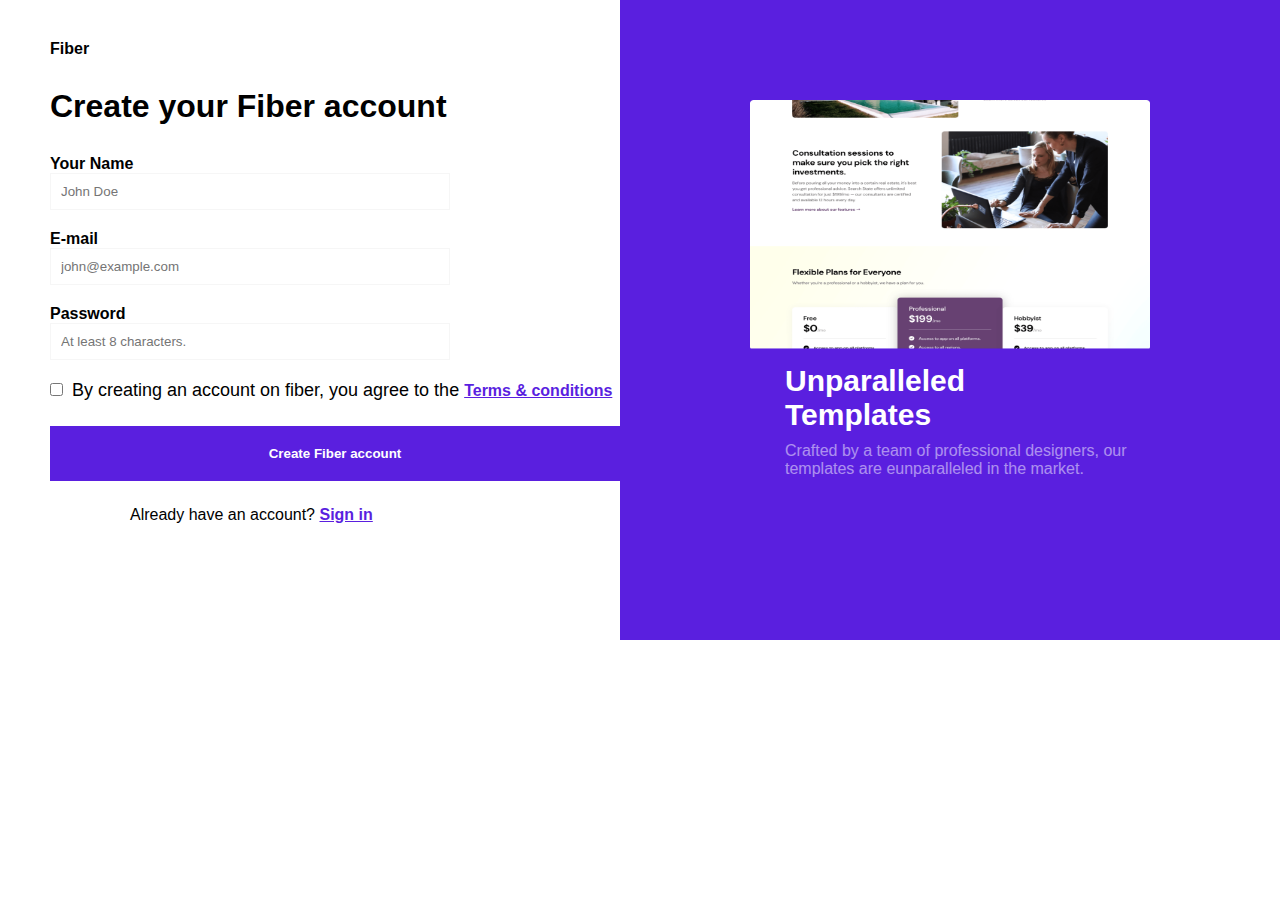
==== Fiber Starter Files/index.html @ 6fb03c7c "initialized git repository" ====
<!DOCTYPE html>
<html lang="en">
<head>
    <meta charset="UTF-8">
    <meta http-equiv="X-UA-Compatible" content="IE=edge">
    <meta name="viewport" content="width=device-width, initial-scale=1.0">
    <title>Document</title>
    <link rel="stylesheet" href="/index.css">
</head>
<body>
    <div class="whole">
        <div class="w_left">
            <div class="header">Fiber</div>
            <div class="big"><h1>Create your Fiber account</h1></div>
            <div class="logins">
                <label class= "text-label" for="">Your Name</label><br><input type="text" class="text-input" placeholder="John Doe" name="" id=""> <br>
                <label class= "text-label" for="">E-mail</label><br><input type="text" class="text-input" placeholder="john@example.com" name="" id=""><br>
                <label class= "text-label" for="">Password</label><br><input type="password" class="text-input" placeholder= "At least 8 characters." name="" id=""  ><br>

                <input type="checkbox"> &nbsp;<label class="checkbox-label" for="">By creating an account on fiber, you agree to the </label> <a href=""> Terms & conditions</a>
            </div>
            <button>Create Fiber account</button>
            <p>Already have an account? <a href="">Sign in</a></p>

        </div>
        <div class="w_right">
            <img class ="image" src="/Fiber Starter Files/Assets/Sign Up Image.png" alt="">
            <p class="pic-cont">Unparalleled Templates</p>
            <p class="img-text">Crafted by a team of professional designers, our templates are eunparalleled in the market. </p>
        </div>

    </div>
</body>
</html>
---- index.css ----
*{
    margin: 0;
    padding: 0;
    box-sizing: border-box;
}
:root{
    --colour-left: #ffffff;
    --color-right: #5a1fdf;
}
/* styling the left side */
.w_left{
    background-color: var(--colour-left);
    flex-basis: 60%;
    padding-left: 50px; 
}
.whole{
    display: flex;
    font-family: 'Franklin Gothic Medium', 'Arial Narrow', Arial, sans-serif;
}
.logins{
    display: block;
}
.header{
    margin: 40px 0 0 0;
    font-weight: 900;
}
.big{
    margin: 30px 0;
}
.text-input{
    margin-bottom: 20px;
    width: 400px;
    padding: 10px;
    border: 1px solid #f6f6f6;
}
.text-label{
    font-weight: 700;
}
.checkbox-label{
    font-size: 18px;
}
a{
    font-weight: 700;
    color: var(--color-right);
}
button{
    width: 100%;
    padding: 20px;
    background-color: var(--color-right);
    margin: 25px 0;
    border: none;
    color: var(--colour-left);
    font-weight: 700;
}
p{
    margin-left: 80px;
}
/* styling the right side */
.w_right{
    background-color: var(--color-right);
    width: 100%;
    flex-basis: 40%;
    padding: 100px 130px;
    height: 640px ;
}
.image{
    width: 400px;
    height: 250px;
}
.pic-cont{
    font-size: 30px;
    font-weight: 700;
    margin: 10px 35px;
    color: var(--colour-left);
}
.img-text{
    margin-left: 35px;
    color: var(--colour-left);
    opacity: 0.5;
}
@media (max-width: 768px){
    .w_right{
        display: none;
    }
    .w_left{
        padding-left: 30px;
        padding-right: 30px;
    }
    .whole{
        flex-wrap: wrap;
    }
}
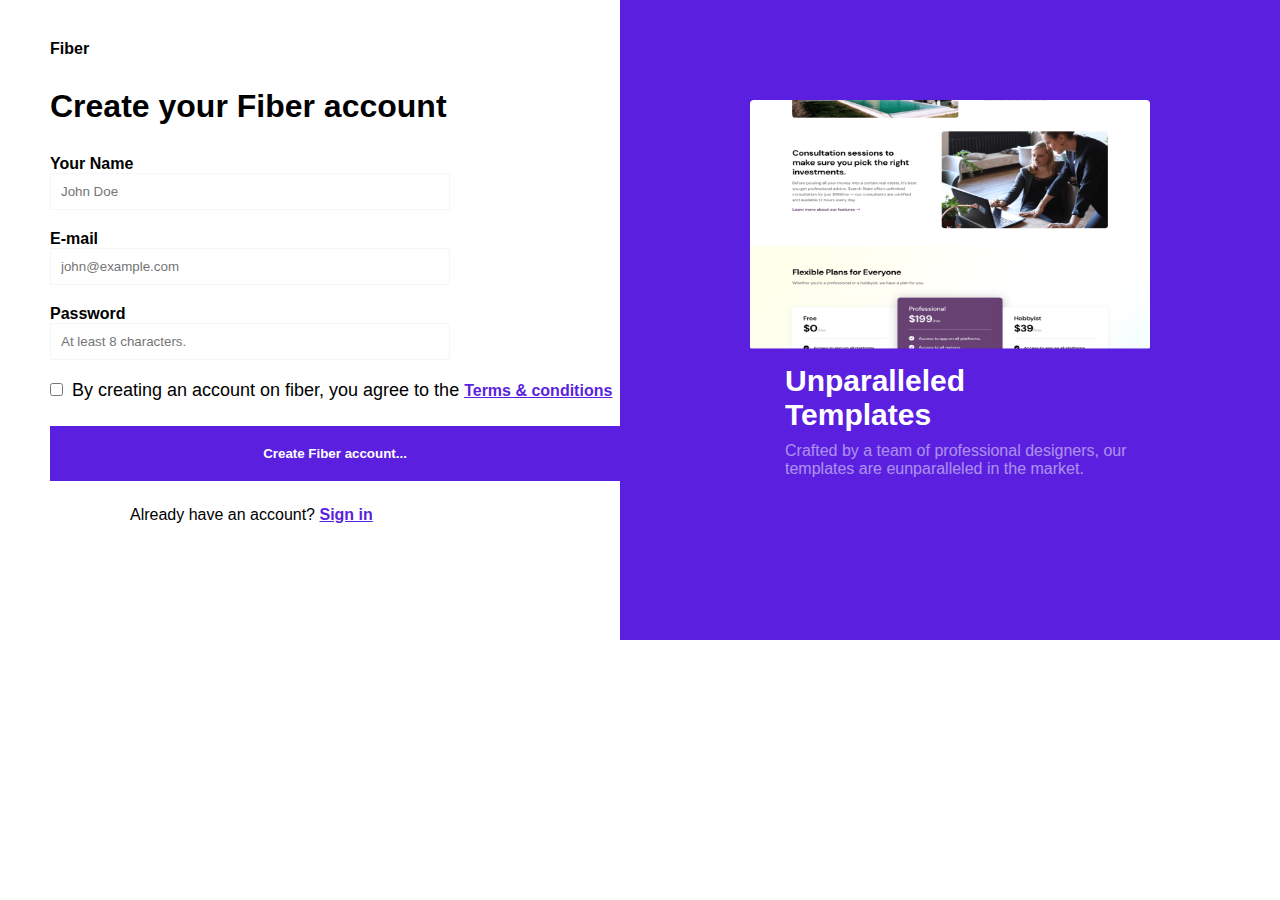
==== commit 146b95ab: "extra dots" ====
--- a/Fiber Starter Files/index.html
+++ b/Fiber Starter Files/index.html
@@ -19,7 +19,7 @@
 
                 <input type="checkbox"> &nbsp;<label class="checkbox-label" for="">By creating an account on fiber, you agree to the </label> <a href=""> Terms & conditions</a>
             </div>
-            <button>Create Fiber account</button>
+            <button>Create Fiber account...</button>
             <p>Already have an account? <a href="">Sign in</a></p>
 
         </div>
